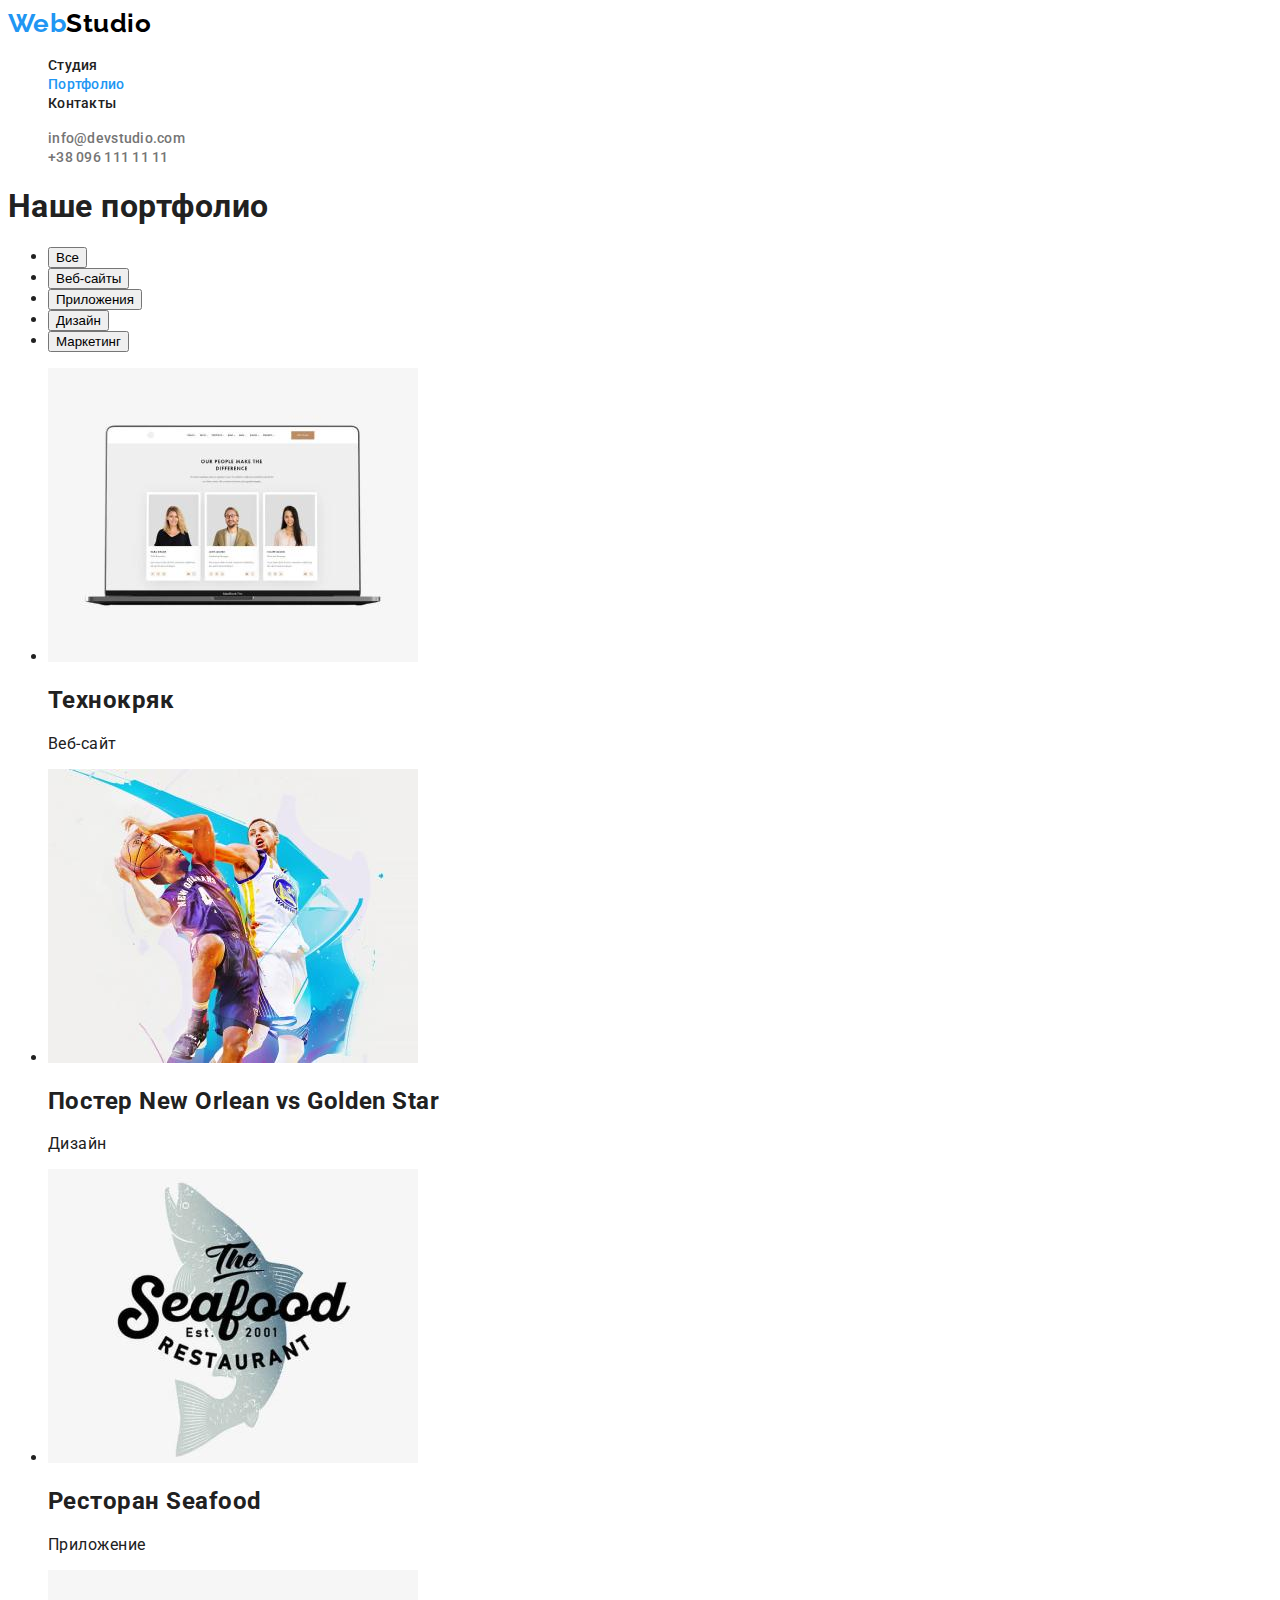
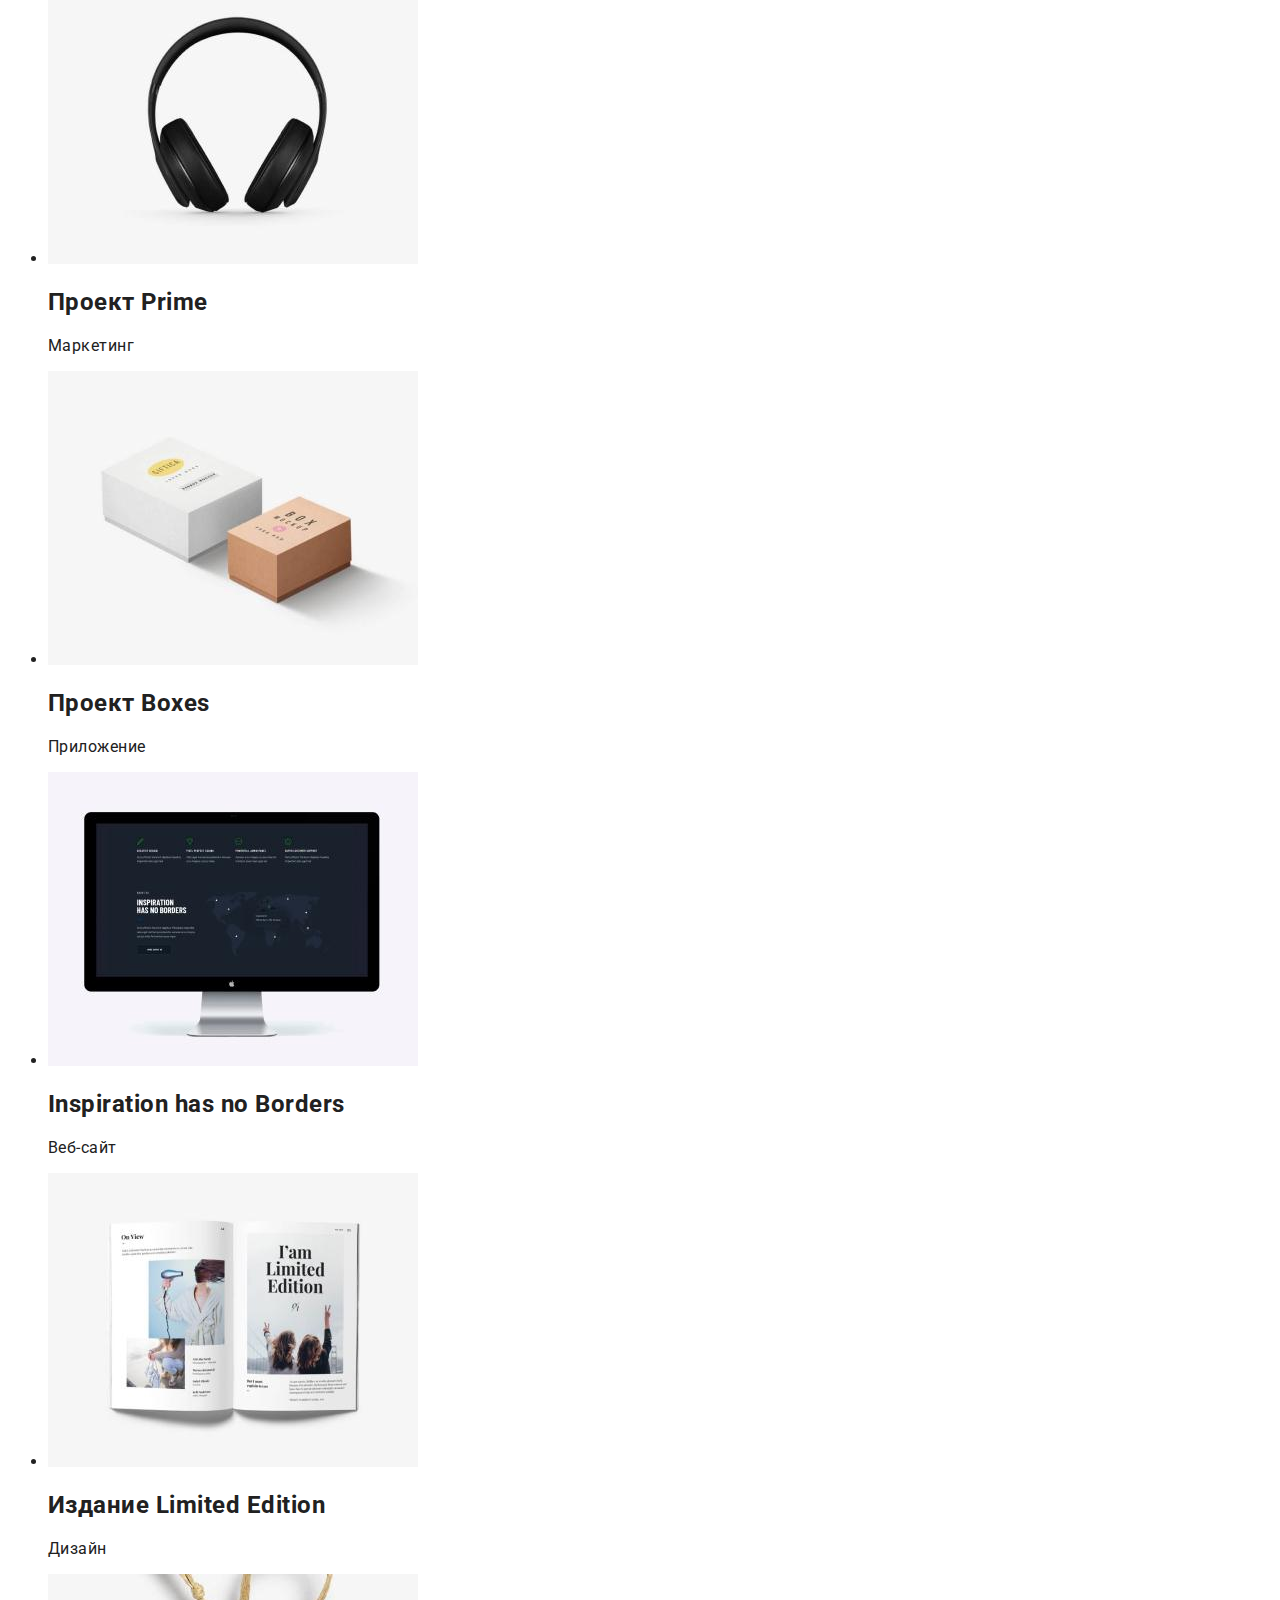
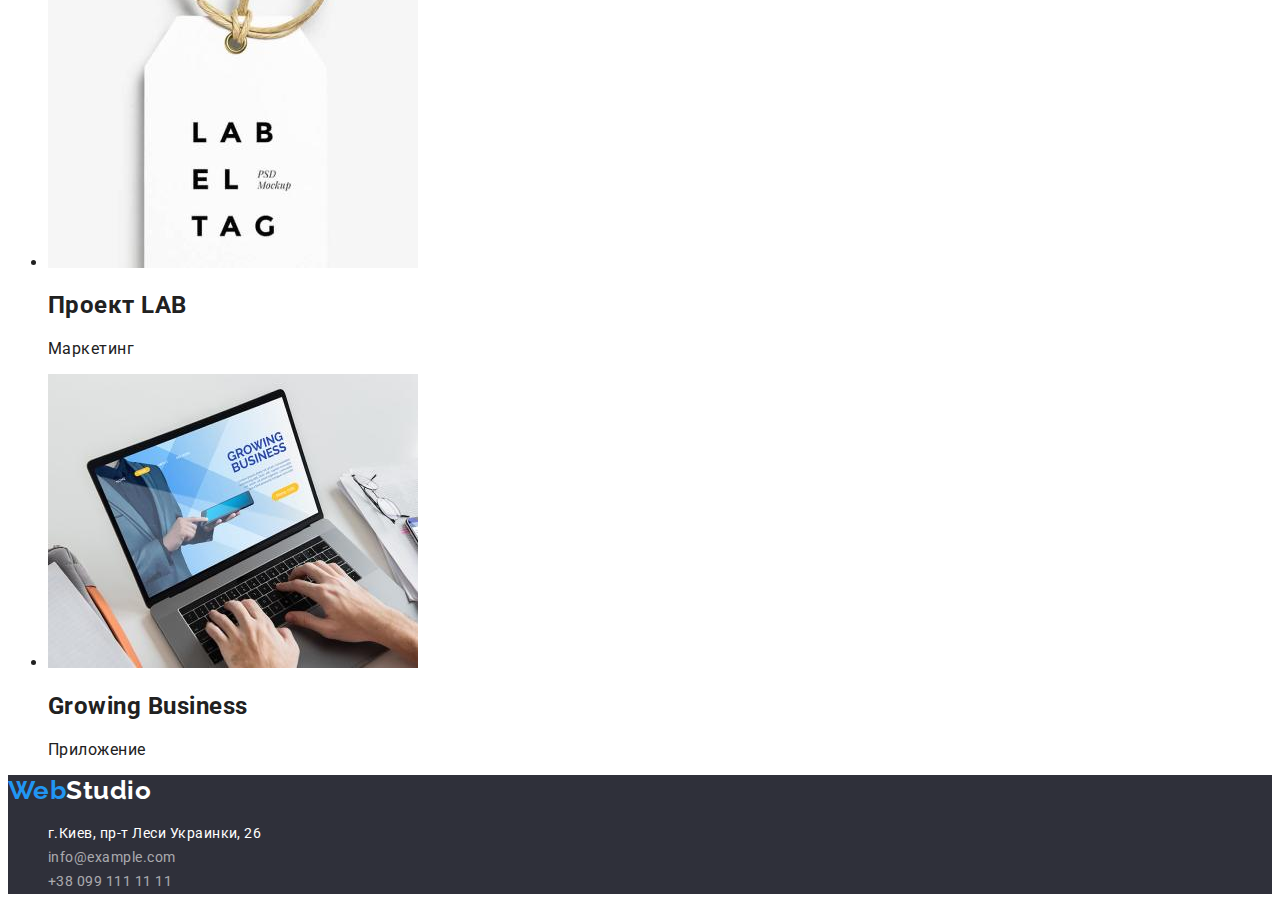
==== portfolio.html @ a11c16da "Adds previous work files" ====
<!DOCTYPE html>
<html lang="ru">

<head>
    <meta charset="UTF-8">
    <meta http-equiv="X-UA-Compatible" content="IE=edge">
    <meta name="viewport" content="width=device-width, initial-scale=1.0">
    <title>Портфолио</title>
    <link rel="preconnect" href="https://fonts.googleapis.com">
    <link rel="preconnect" href="https://fonts.gstatic.com" crossorigin>
    <link
        href="https://fonts.googleapis.com/css2?family=Raleway:wght@700&family=Roboto:wght@400;500;700;900&display=swap"
        rel="stylesheet">
    <link rel="stylesheet" href="./css/styles.css">
</head>

<body>
    <header>
        <!--Навигация-->
        <nav>
            <a lang="en" href="./index.html" class="logo link">
                Web<span class="header-logo">Studio</span>
            </a>

            <ul class="header-list list">
                <li class="header-item">
                    <a href="./index.html" class="header-link link">Студия</a>
                </li>
                <li class="header-item">
                    <a href="./portfolio.html" class="header-link link current">Портфолио</a>
                </li>
                <li class="header-item">
                    <a href="" class="header-link link">Контакты</a>
                </li>
            </ul>
        </nav>

        <!--Контакты №1-->
        <ul class="contacts-list list">
            <li class="contacts-item">
                <a href="mailto:info@devstudio.com" class="header-link contacts-link link">info@devstudio.com</a>
            </li>
            <li class="contacts-item">
                <a href="tel:+380961111111" class="header-link contacts-link link">+38 096 111 11 11</a>
            </li>
        </ul>
    </header>

<main>
    <section>
        <h1>Наше портфолио</h1>

        <!--Фильтр-->
        <ul>
            <li>
                <button type="button">Все</button>
            </li>
            <li>
                <button type="button">Веб-сайты</button>
            </li>
            <li>
                <button type="button">Приложения</button>
            </li>
            <li>
                <button type="button">Дизайн</button>
            </li>
            <li>
                <button type="button">Маркетинг</button>
            </li>
        </ul>
        
        <!--Примеры работ-->
        <ul>
            <li>
                <img src="./images/portfolio1.jpg" alt="Ноутбук с открытой страницей сайта" width="370" height="294">
                <h2>Технокряк</h2>
                <p>Веб-сайт</p>
            </li>
            <li>
                <img src="./images/portfolio2.jpg" alt="Два баскетболиста с баскетбольным мячом" width="370" height="294">
                <h2>Постер New Orlean vs Golden Star</h2>
                <p>Дизайн</p>
            </li>
            <li>
                <img src="./images/portfolio3.jpg" alt="Логотип ресторана" width="370" height="294">
                <h2>Ресторан Seafood</h2>
                <p>Приложение</p>
            </li>
            <li>
                <img src="./images/portfolio4.jpg" alt="Наушники" width="370" height="294">
                <h2>Проект Prime</h2>
                <p>Маркетинг</p>
            </li>
            <li>
                <img src="./images/portfolio5.jpg" alt="Белая и коричневая картонные коробочки" width="370" height="294">
                <h2>Проект Boxes</h2>
                <p>Приложение</p>
            </li>
            <li>
                <img src="./images/portfolio6.jpg" alt="Моноблок с открытой страницей сайта" width="370" height="294">
                <h2>Inspiration has no Borders</h2>
                <p>Веб-сайт</p>
            </li>
            <li>
                <img src="./images/portfolio7.jpg" alt="Разворот журнала" width="370" height="294">
                <h2>Издание Limited Edition</h2>
                <p>Дизайн</p>
            </li>
            <li>
                <img src="./images/portfolio8.jpg" alt="Бирка с логотипом проекта" width="370" height="294">
                <h2>Проект LAB</h2>
                <p>Маркетинг</p>
            </li>
            <li>
                <img src="./images/portfolio9.jpg" alt="Ноутбук с открытой страницей приложения" width="370" height="294">
                <h2>Growing Business</h2>
                <p>Приложение</p>
            </li>
        </ul>
    </section>
</main>

<footer class="footer">
    <!--Лого-->
    <a lang="en" href="./index.html" class="logo link">
        Web<span class="footer-logo">Studio</span>
    </a>

    <!--Контакти №2-->
    <address>
        <ul class="footer-list list">
            <li class="footer-item">
                <a href="https://goo.gl/maps/CdvJLRiEL6Q8Smko8" target="_blank" rel="noreferrer noopener"
                    class="footer-first-link footer-link link">г.Киев, пр-т Леси Украинки, 26</a>
            </li>
            <li class="footer-item">
                <a href="mailto:info@example.com" class="footer-link link">info@example.com</a>
            </li>
            <li class="footer-item">
                <a href="tel:+380991111111" class="footer-link link">+38 099 111 11 11</a>
            </li>
        </ul>
    </address>
</footer>
</body>

</html>
---- css/styles.css ----
:root {
	--primary-text-color: #212121;
	--secondary-text-color: #757575;
	--accent-text-color: #2196f3;
	--button-first-text-color: #212121;
	--button-second-text-color: #fff;
	--button-first-bg-color: #f5f4fa;
	--button-second-bg-color: #2196f3;
	--first-background-color: #fff;
	--second-background-color: #2f303a;
	--third-background-color: #f5f4fa;
}

body {
	font-family: Roboto, sans-serif;
	color: var(--primary-text-color);
	letter-spacing: 0.03em;
}

.link {
	text-decoration: none;
}

.list {
	list-style-type: none;
}

.btn {
	cursor: pointer;
	border: none;
}

/* --Хедер-- */

/* Лого */

.logo {
	font-family: Raleway, sans-serif;
	font-weight: 700;
	font-size: 26px;
	line-height: 1.19;
	color: #2196f3;
}

.header-logo {
	color: #000000;
}

/* Хедер линки */

.header-link {
	font-weight: 500;
	font-size: 14px;
	line-height: 1.14;
	letter-spacing: 0.02em;
	color: var(--primary-text-color);
}

.current {
	color: var(--accent-text-color);
}

.contacts-link {
	color: var(--secondary-text-color);
}

.header-link:hover,
.header-link:focus,
.footer-link:hover,
.footer-link:focus {
	color: var(--accent-text-color);
}

/* --Мейн Студио-- */

/* Герой */

.hero {
	background-color: var(--second-background-color);
}

.hero-title {
	font-weight: 900;
	font-size: 44px;
	line-height: 1.36;
	text-align: center;
	letter-spacing: 0.06em;
	text-transform: uppercase;
	color: #fff;
}

.hero-button {
	color: var(--button-second-text-color);
	background-color: var(--button-second-bg-color);
	font-family: Roboto;
	font-weight: 700;
	font-size: 16px;
	line-height: 1.87;
	letter-spacing: 0.06em;
}

.hero-button:hover,
.hero-button:focus {
	color: var(--button-first-text-color);
	background-color: var(--button-first-bg-color);
}

/* Особенности работы */

.features-item-title {
	font-weight: 700;
	font-size: 14px;
	line-height: 1.14;
	text-transform: uppercase;
}

.features-item-text {
	font-size: 14px;
	line-height: 1.71;
	color: var(--secondary-text-color);
}
/* Чем мы занимаемся */
.speciality-title {
	font-weight: 700;
	font-size: 36px;
	line-height: 1.17;
	text-align: center;
}

/* Наша команда */
.members {
	background-color: var(--third-background-color);
}
.members-title {
	font-weight: 700;
	font-size: 36px;
	line-height: 1.17;
	text-align: center;
}

.members-name {
	font-weight: 500;
	font-size: 16px;
	line-height: 1.19;
	text-align: center;
	color: var(--primary-text-color);
}

.members-speciality {
	font-size: 16px;
	line-height: 1.19;
	text-align: center;
	color: var(--secondary-text-color);
}

/* --Мейн Портфолио-- */

/* --Футер--*/

.footer {
	background-color: var(--second-background-color);
}

.footer-logo {
	color: #fff;
}

.footer-link {
	font-style: normal;
	font-size: 14px;
	line-height: 1.71;
	color: rgba(255, 255, 255, 0.6);
}

.footer-first-link {
	color: #fff;
}
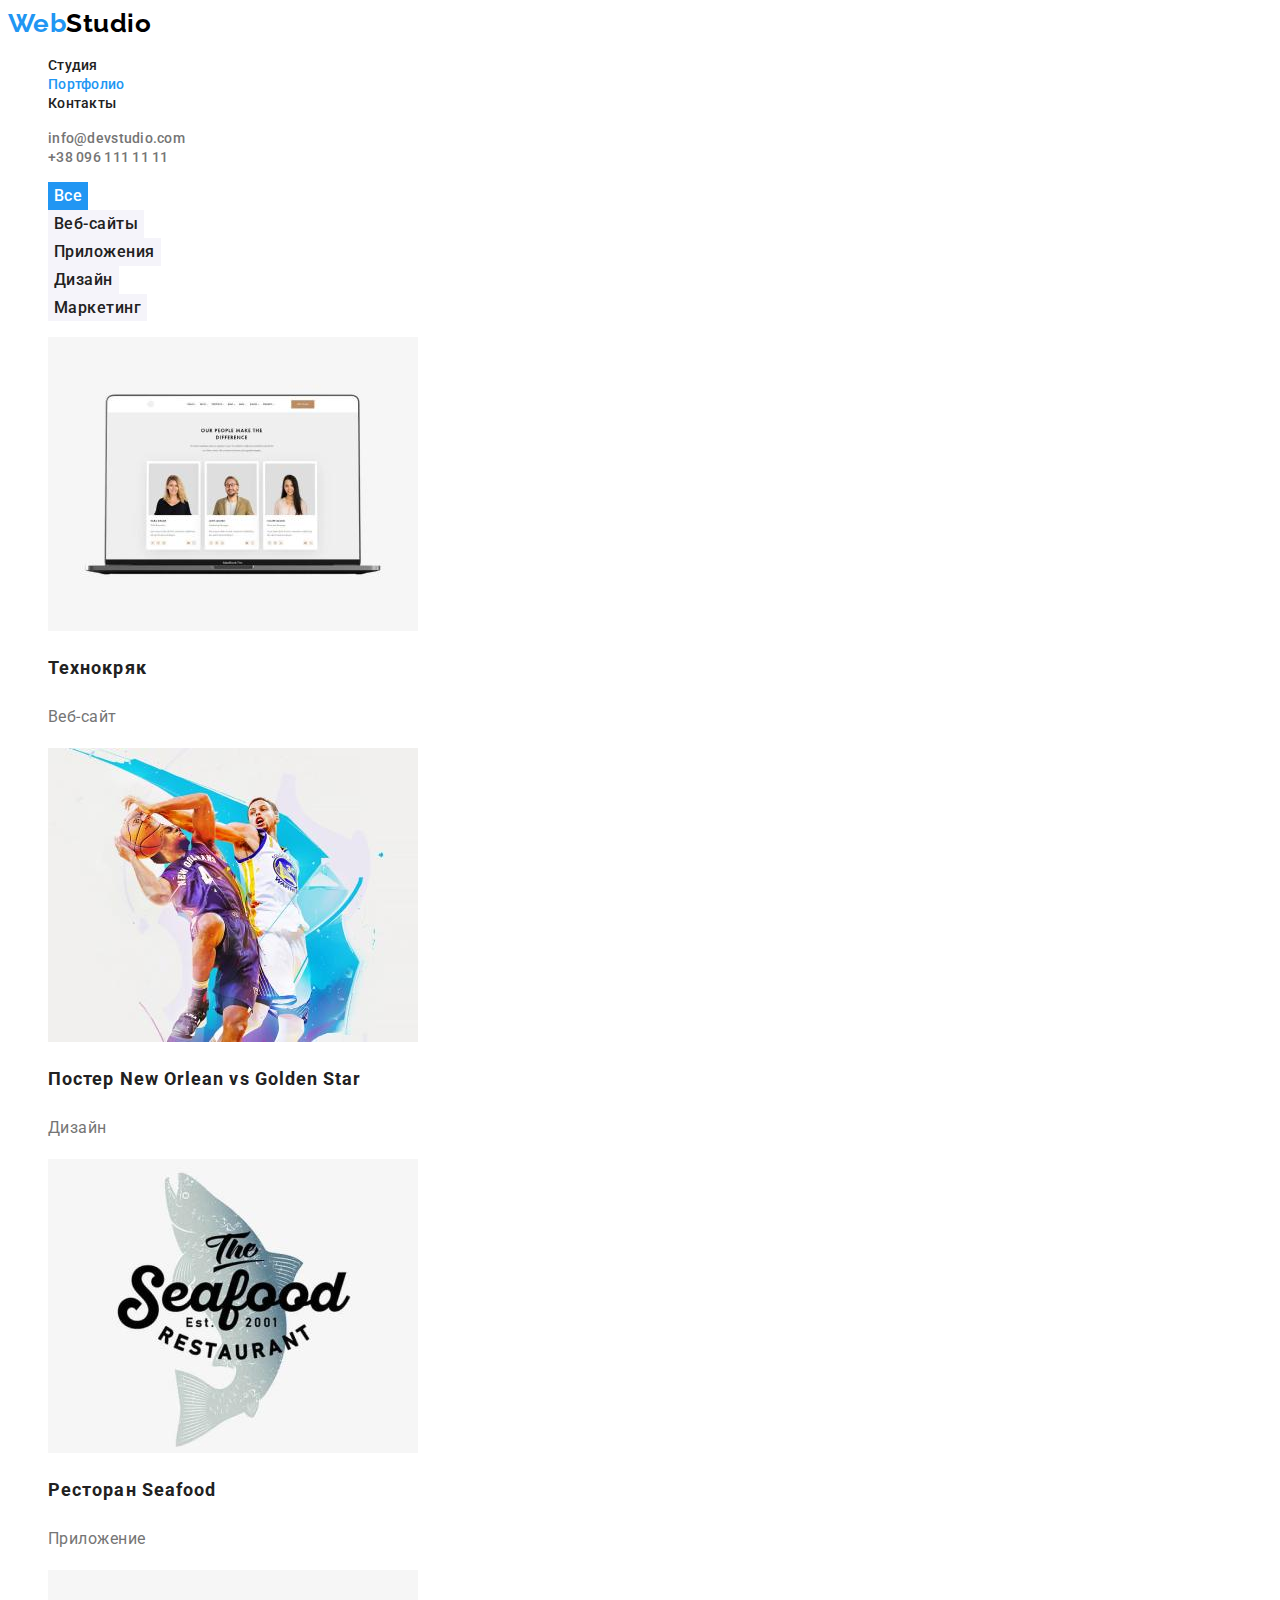
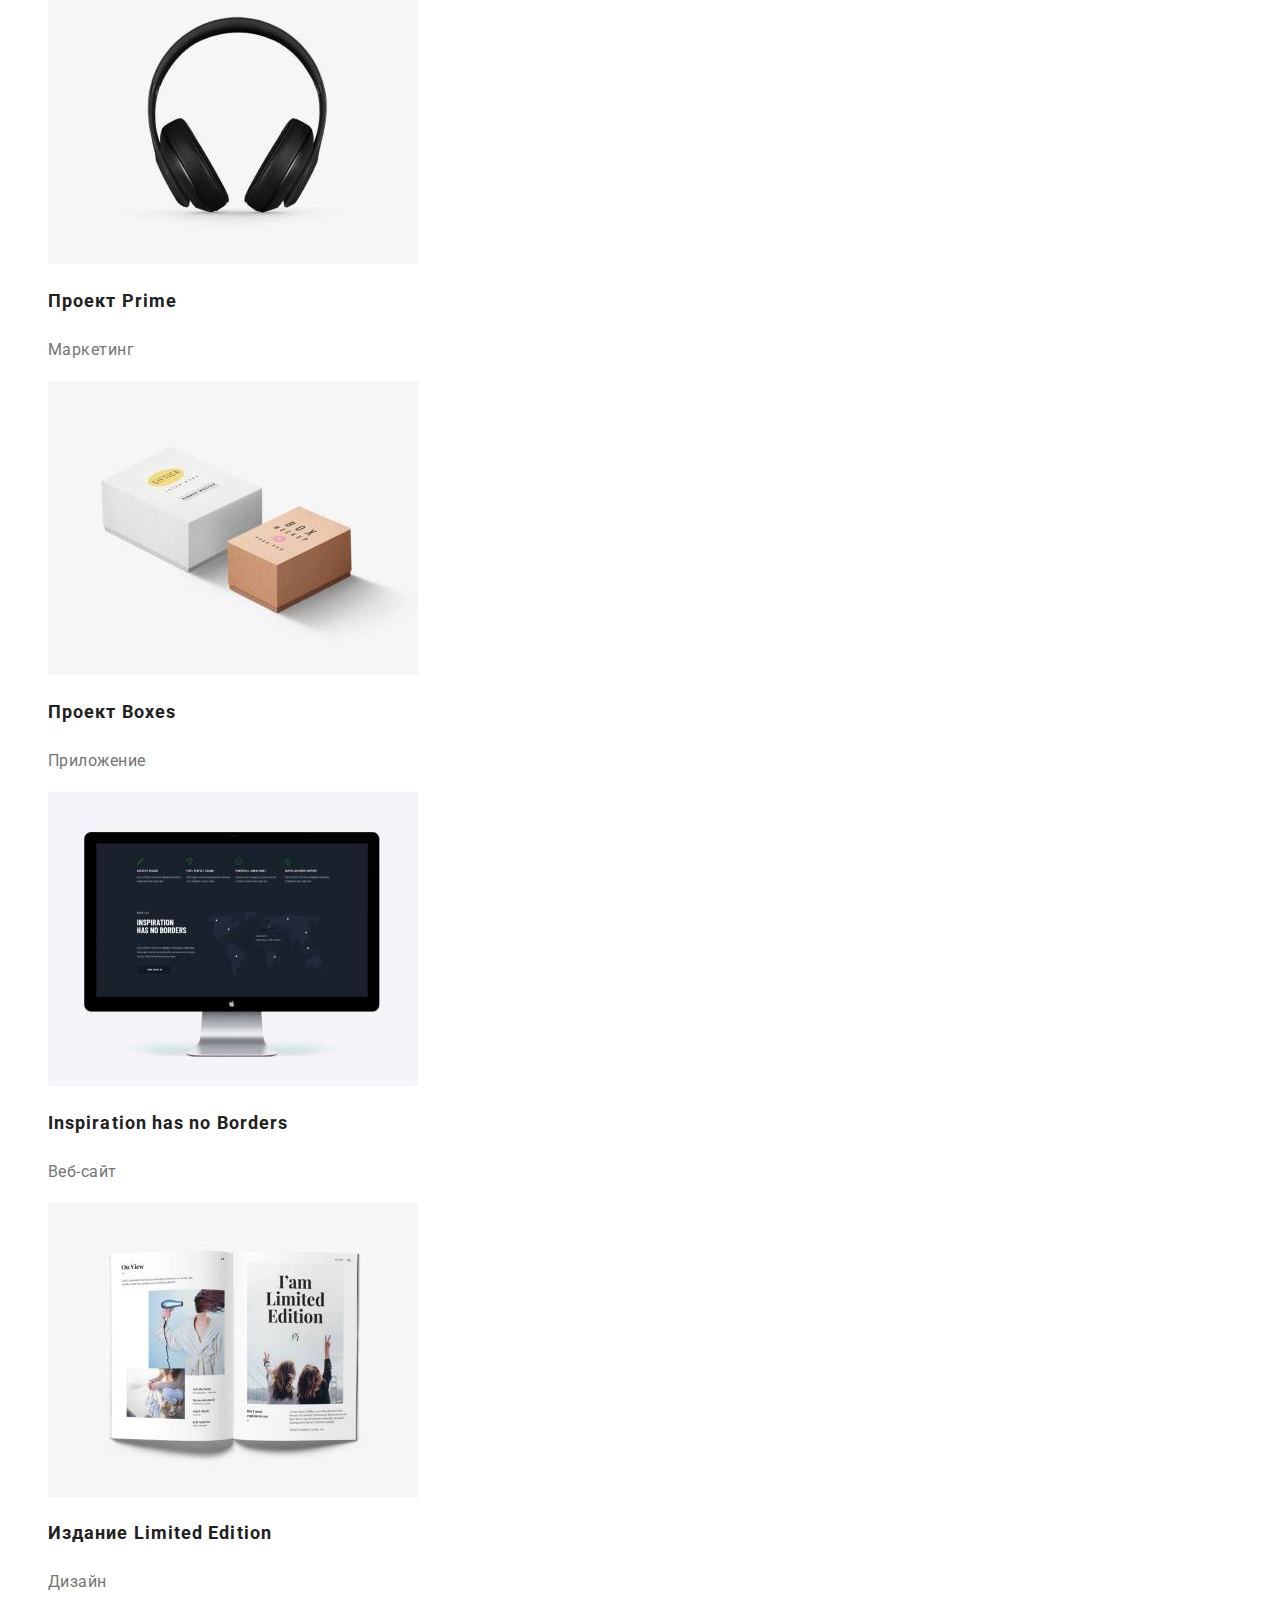
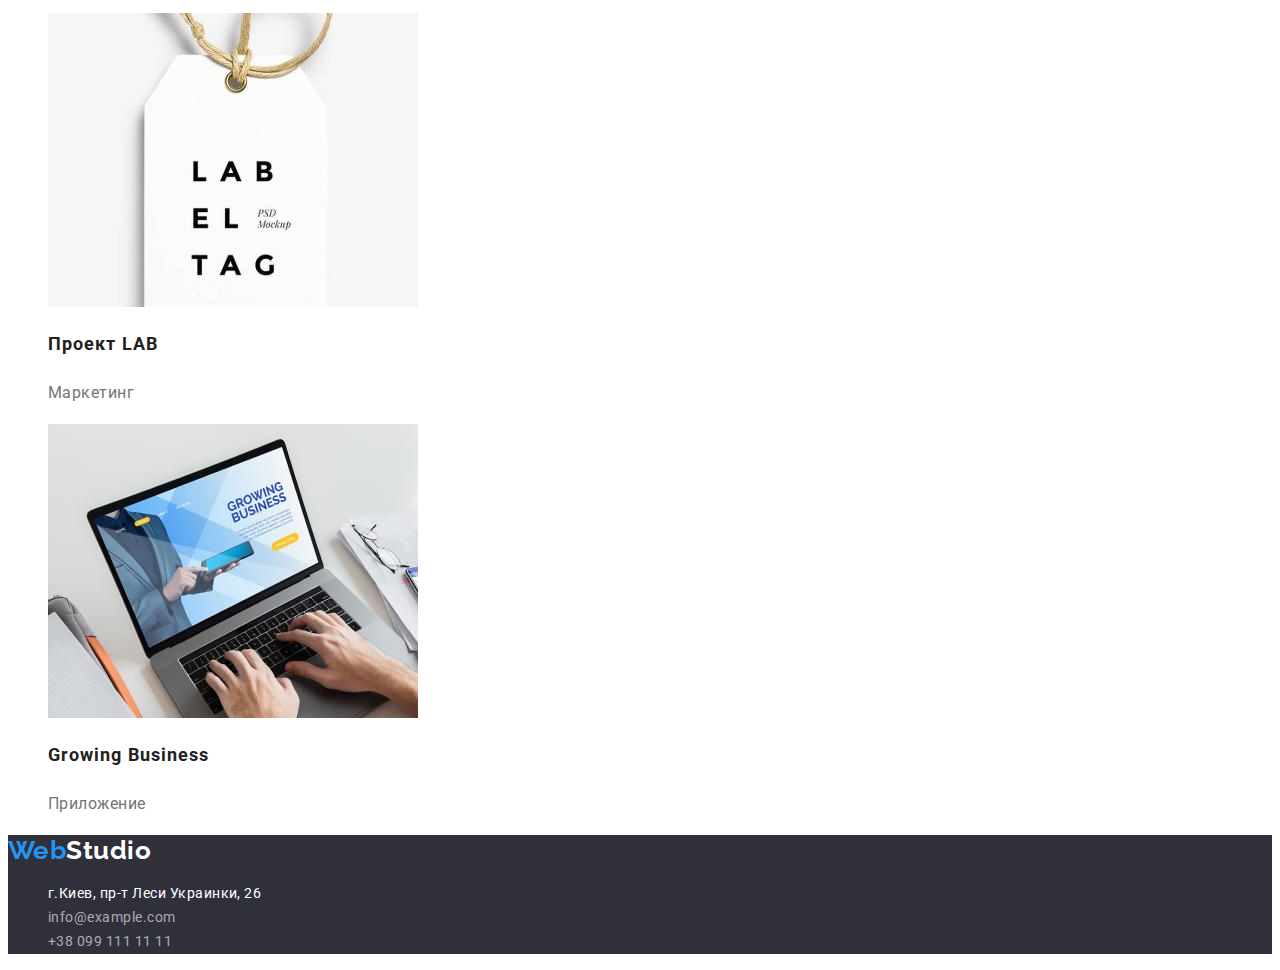
==== commit 8f971fc8: "Adds previous work files(true)" ====
--- a/portfolio.html
+++ b/portfolio.html
@@ -8,9 +8,7 @@
     <title>Портфолио</title>
     <link rel="preconnect" href="https://fonts.googleapis.com">
     <link rel="preconnect" href="https://fonts.gstatic.com" crossorigin>
-    <link
-        href="https://fonts.googleapis.com/css2?family=Raleway:wght@700&family=Roboto:wght@400;500;700;900&display=swap"
-        rel="stylesheet">
+    <link href="https://fonts.googleapis.com/css2?family=Raleway:wght@700&family=Roboto:wght@400;500;700;900&display=swap" rel="stylesheet">
     <link rel="stylesheet" href="./css/styles.css">
 </head>
 
@@ -18,7 +16,7 @@
     <header>
         <!--Навигация-->
         <nav>
-            <a lang="en" href="./index.html" class="logo link">
+            <a href="./index.html" class="logo link" lang="en">
                 Web<span class="header-logo">Studio</span>
             </a>
 
@@ -27,7 +25,7 @@
                     <a href="./index.html" class="header-link link">Студия</a>
                 </li>
                 <li class="header-item">
-                    <a href="./portfolio.html" class="header-link link current">Портфолио</a>
+                    <a href="./portfolio.html" class="header-link link current-page">Портфолио</a>
                 </li>
                 <li class="header-item">
                     <a href="" class="header-link link">Контакты</a>
@@ -48,73 +46,73 @@
 
 <main>
     <section>
-        <h1>Наше портфолио</h1>
+        <h1 hidden>Наше портфолио</h1>
 
         <!--Фильтр-->
-        <ul>
-            <li>
-                <button type="button">Все</button>
+        <ul class="filter-list list">
+            <li class="filter-item">
+                <button class="filter-button current-filter-button btn" type="button">Все</button>
             </li>
-            <li>
-                <button type="button">Веб-сайты</button>
+            <li class="filter-item">
+                <button class="filter-button btn" type="button">Веб-сайты</button>
             </li>
-            <li>
-                <button type="button">Приложения</button>
+            <li class="filter-item">
+                <button class="filter-button btn" type="button">Приложения</button>
             </li>
-            <li>
-                <button type="button">Дизайн</button>
+            <li class="filter-item">
+                <button class="filter-button btn" type="button">Дизайн</button>
             </li>
-            <li>
-                <button type="button">Маркетинг</button>
+            <li class="filter-item">
+                <button class="filter-button btn" type="button">Маркетинг</button>
             </li>
         </ul>
         
         <!--Примеры работ-->
-        <ul>
-            <li>
+        <ul class="work-list list">
+            <li class="work-item">
                 <img src="./images/portfolio1.jpg" alt="Ноутбук с открытой страницей сайта" width="370" height="294">
-                <h2>Технокряк</h2>
-                <p>Веб-сайт</p>
+                <h2 class="work-name">Технокряк</h2>
+                <p class="work-type">Веб-сайт</p>
             </li>
-            <li>
+            <li class="work-item">
                 <img src="./images/portfolio2.jpg" alt="Два баскетболиста с баскетбольным мячом" width="370" height="294">
-                <h2>Постер New Orlean vs Golden Star</h2>
-                <p>Дизайн</p>
+                <h2 class="work-name">Постер <span lang="en">New Orlean vs Golden Star</span></h2>
+                <p class="work-type">Дизайн</p>
             </li>
-            <li>
+            <li class="work-item">
                 <img src="./images/portfolio3.jpg" alt="Логотип ресторана" width="370" height="294">
-                <h2>Ресторан Seafood</h2>
-                <p>Приложение</p>
+                <h2 class="work-name">Ресторан <span lang="en">Seafood</span></h2>
+                <p class="work-type">Приложение</p>
             </li>
-            <li>
+            <li class="work-item">
                 <img src="./images/portfolio4.jpg" alt="Наушники" width="370" height="294">
-                <h2>Проект Prime</h2>
-                <p>Маркетинг</p>
+                <h2 class="work-name">Проект <span lang="en">Prime</span></h2>
+                <p class="work-type">Маркетинг</p>
             </li>
-            <li>
+            <li class="work-item">
                 <img src="./images/portfolio5.jpg" alt="Белая и коричневая картонные коробочки" width="370" height="294">
-                <h2>Проект Boxes</h2>
-                <p>Приложение</p>
+                <h2 class="work-name">Проект <span lang="en">Boxes</span></h2>
+                <p class="work-type">Приложение</p>
             </li>
-            <li>
+            <li class="work-item">
                 <img src="./images/portfolio6.jpg" alt="Моноблок с открытой страницей сайта" width="370" height="294">
-                <h2>Inspiration has no Borders</h2>
-                <p>Веб-сайт</p>
+                <h2 class="work-name" lang="en">Inspiration has no Borders</h2>
+                <p class="work-type">Веб-сайт</p>
             </li>
-            <li>
+            <li class="work-item">
                 <img src="./images/portfolio7.jpg" alt="Разворот журнала" width="370" height="294">
-                <h2>Издание Limited Edition</h2>
-                <p>Дизайн</p>
+                <h2 class="work-name">Издание <span lang="en">Limited Edition</span></h2>
+                <p class="work-type">Дизайн</p>
             </li>
-            <li>
+            <li class="work-item">
                 <img src="./images/portfolio8.jpg" alt="Бирка с логотипом проекта" width="370" height="294">
-                <h2>Проект LAB</h2>
-                <p>Маркетинг</p>
+                <h2 class="work-name">Проект <span lang="en">LAB</span></h2>
+                <p class="work-type">Маркетинг</p>
             </li>
-            <li>
+            <li class="work-item">
                 <img src="./images/portfolio9.jpg" alt="Ноутбук с открытой страницей приложения" width="370" height="294">
-                <h2>Growing Business</h2>
-                <p>Приложение</p>
+                <h2 class="work-name" lang="en">Growing Business</h2>
+                <p class="work-type">Приложение</p>
             </li>
         </ul>
     </section>
@@ -122,7 +120,7 @@
 
 <footer class="footer">
     <!--Лого-->
-    <a lang="en" href="./index.html" class="logo link">
+    <a href="./index.html" class="logo link" lang="en">
         Web<span class="footer-logo">Studio</span>
     </a>
 
@@ -130,8 +128,7 @@
     <address>
         <ul class="footer-list list">
             <li class="footer-item">
-                <a href="https://goo.gl/maps/CdvJLRiEL6Q8Smko8" target="_blank" rel="noreferrer noopener"
-                    class="footer-first-link footer-link link">г.Киев, пр-т Леси Украинки, 26</a>
+                <a href="https://goo.gl/maps/CdvJLRiEL6Q8Smko8" target="_blank" rel="noreferrer noopener" class="footer-first-link footer-link link">г.Киев, пр-т Леси Украинки, 26</a>
             </li>
             <li class="footer-item">
                 <a href="mailto:info@example.com" class="footer-link link">info@example.com</a>
--- a/css/styles.css
+++ b/css/styles.css
@@ -1,3 +1,4 @@
+/* ------------Общие------------ */
 :root {
 	--primary-text-color: #212121;
 	--secondary-text-color: #757575;
@@ -6,9 +7,15 @@
 	--button-second-text-color: #fff;
 	--button-first-bg-color: #f5f4fa;
 	--button-second-bg-color: #2196f3;
-	--first-background-color: #fff;
+	--primary-background-color: #fff;
 	--second-background-color: #2f303a;
 	--third-background-color: #f5f4fa;
+	--footer-link-color: rgba(255, 255, 255, 0.6);
+	--just-white-color: #fff;
+	--main-logo-color: #2196f3;
+	--second-logo-color: #000;
+	--third-logo-color: #fff;
+	--hero-button-hover-bgcolor: #188ce8;
 }
 
 body {
@@ -30,40 +37,34 @@
 	border: none;
 }
 
-/* --Хедер-- */
-
+/* ------------Хедер------------ */
 /* Лого */
-
 .logo {
 	font-family: Raleway, sans-serif;
 	font-weight: 700;
 	font-size: 26px;
 	line-height: 1.19;
-	color: #2196f3;
+	color: var(--main-logo-color);
 }
 
 .header-logo {
-	color: #000000;
+	color: var(--second-logo-color);
 }
 
 /* Хедер линки */
-
 .header-link {
 	font-weight: 500;
 	font-size: 14px;
 	line-height: 1.14;
 	letter-spacing: 0.02em;
-	color: var(--primary-text-color);
-}
-
-.current {
-	color: var(--accent-text-color);
+	color: inherit;
 }
 
 .contacts-link {
 	color: var(--secondary-text-color);
 }
 
+.current-page,
 .header-link:hover,
 .header-link:focus,
 .footer-link:hover,
@@ -71,10 +72,8 @@
 	color: var(--accent-text-color);
 }
 
-/* --Мейн Студио-- */
-
+/* ------------Мейн Студио------------ */
 /* Герой */
-
 .hero {
 	background-color: var(--second-background-color);
 }
@@ -86,27 +85,25 @@
 	text-align: center;
 	letter-spacing: 0.06em;
 	text-transform: uppercase;
-	color: #fff;
+	color: var(--just-white-color);
 }
 
 .hero-button {
+	font-family: inherit;
+	font-weight: 700;
+	font-size: 16px;
+	line-height: 1.87;
+	letter-spacing: 0.06em;
 	color: var(--button-second-text-color);
 	background-color: var(--button-second-bg-color);
-	font-family: Roboto;
-	font-weight: 700;
-	font-size: 16px;
-	line-height: 1.87;
-	letter-spacing: 0.06em;
 }
 
 .hero-button:hover,
 .hero-button:focus {
-	color: var(--button-first-text-color);
-	background-color: var(--button-first-bg-color);
+	background-color: var(--hero-button-hover-bgcolor);
 }
 
 /* Особенности работы */
-
 .features-item-title {
 	font-weight: 700;
 	font-size: 14px;
@@ -119,6 +116,7 @@
 	line-height: 1.71;
 	color: var(--secondary-text-color);
 }
+
 /* Чем мы занимаемся */
 .speciality-title {
 	font-weight: 700;
@@ -131,6 +129,11 @@
 .members {
 	background-color: var(--third-background-color);
 }
+
+.members-item {
+	background-color: var(--primary-background-color);
+}
+
 .members-title {
 	font-weight: 700;
 	font-size: 36px;
@@ -143,7 +146,6 @@
 	font-size: 16px;
 	line-height: 1.19;
 	text-align: center;
-	color: var(--primary-text-color);
 }
 
 .members-speciality {
@@ -153,25 +155,56 @@
 	color: var(--secondary-text-color);
 }
 
-/* --Мейн Портфолио-- */
-
-/* --Футер--*/
-
+/* ------------Футер------------*/
 .footer {
 	background-color: var(--second-background-color);
 }
 
 .footer-logo {
-	color: #fff;
+	color: var(--just-white-color);
 }
 
 .footer-link {
 	font-style: normal;
 	font-size: 14px;
 	line-height: 1.71;
-	color: rgba(255, 255, 255, 0.6);
+	color: var(--footer-link-color);
 }
 
 .footer-first-link {
-	color: #fff;
-}
+	color: var(--third-logo-color);
+}
+
+/* -------------Мейн Портфолио------------- */
+/* Фильтр */
+.filter-button {
+	font-family: inherit;
+	font-weight: 500;
+	font-size: 16px;
+	line-height: 1.62;
+	text-align: center;
+	letter-spacing: inherit;
+	color: var(--button-first-text-color);
+	background-color: var(--button-first-bg-color);
+}
+
+.current-filter-button,
+.filter-button:hover,
+.filter-button:focus {
+	color: var(--button-second-text-color);
+	background-color: var(--button-second-bg-color);
+}
+
+/* Примеры работ */
+.work-name {
+	font-weight: 700;
+	font-size: 18px;
+	line-height: 2;
+	letter-spacing: 0.06em;
+}
+
+.work-type {
+	font-size: 16px;
+	line-height: 1.87;
+	color: var(--secondary-text-color);
+}
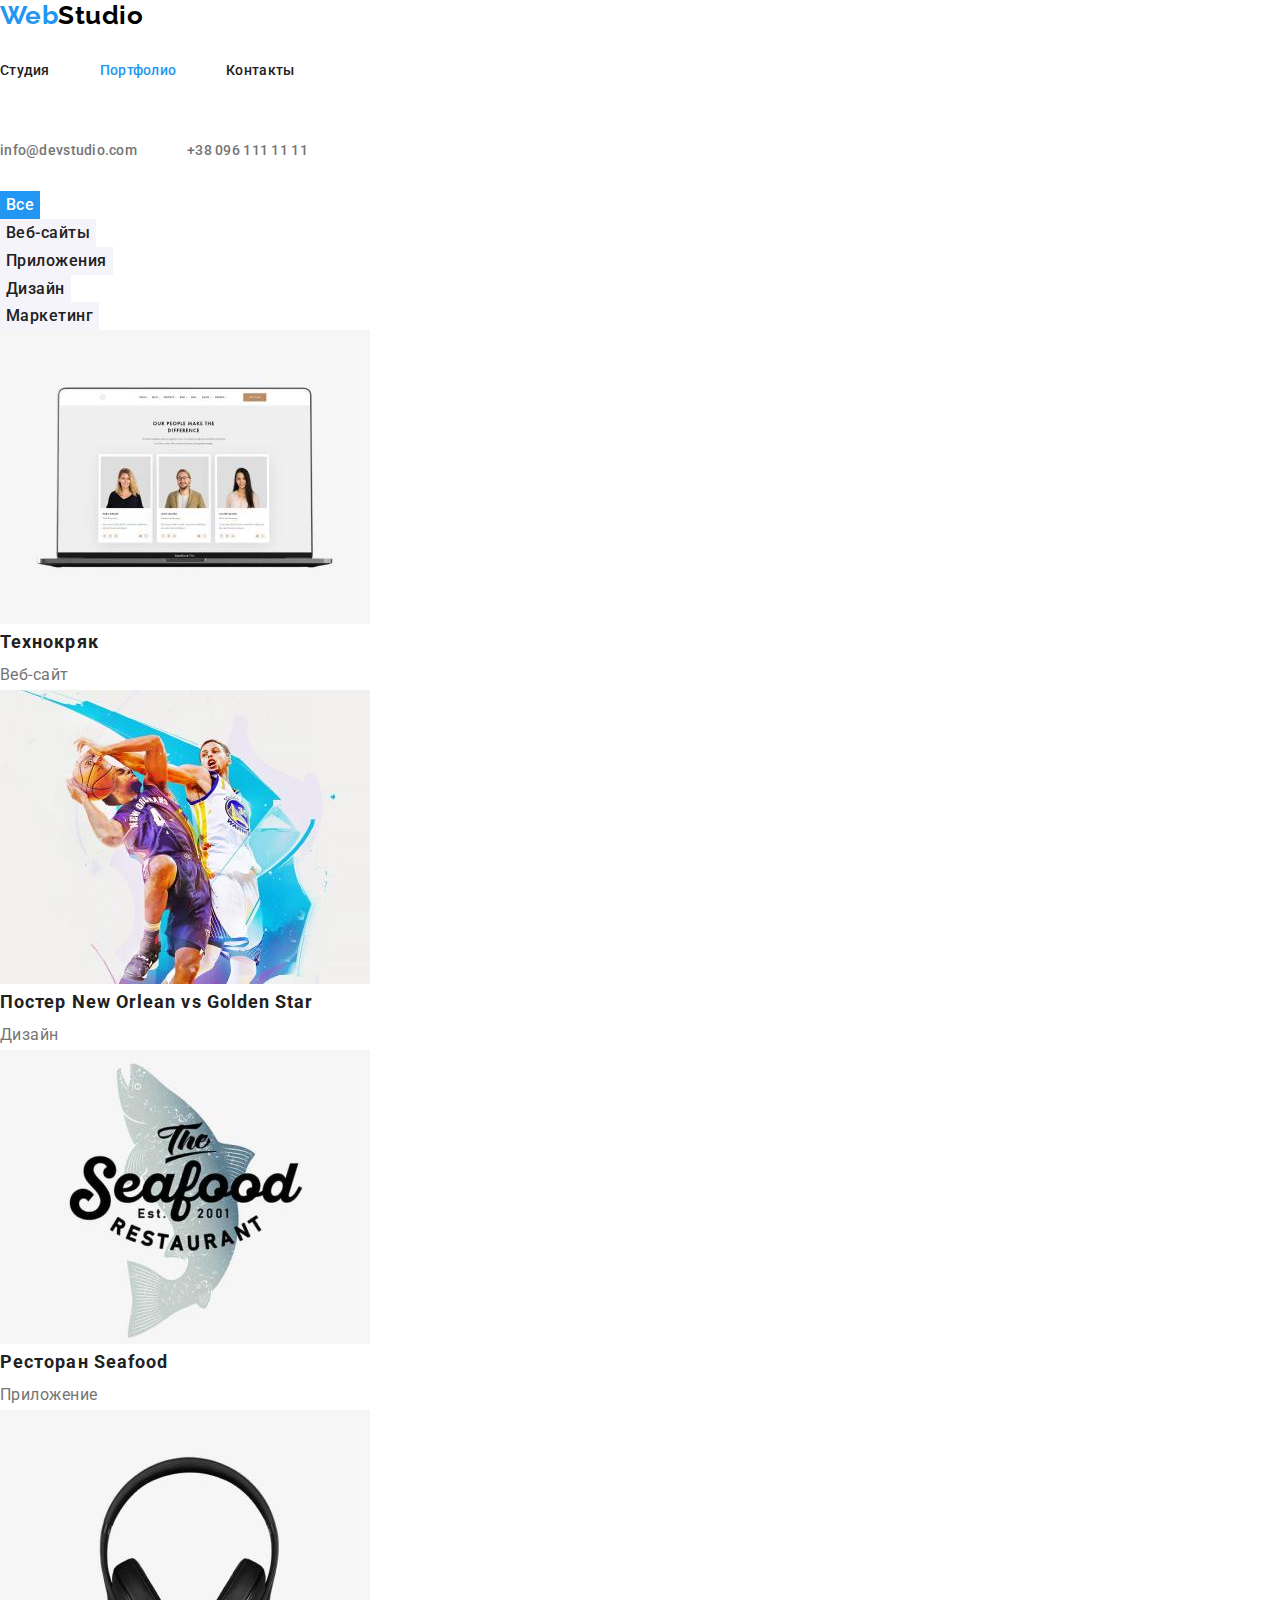
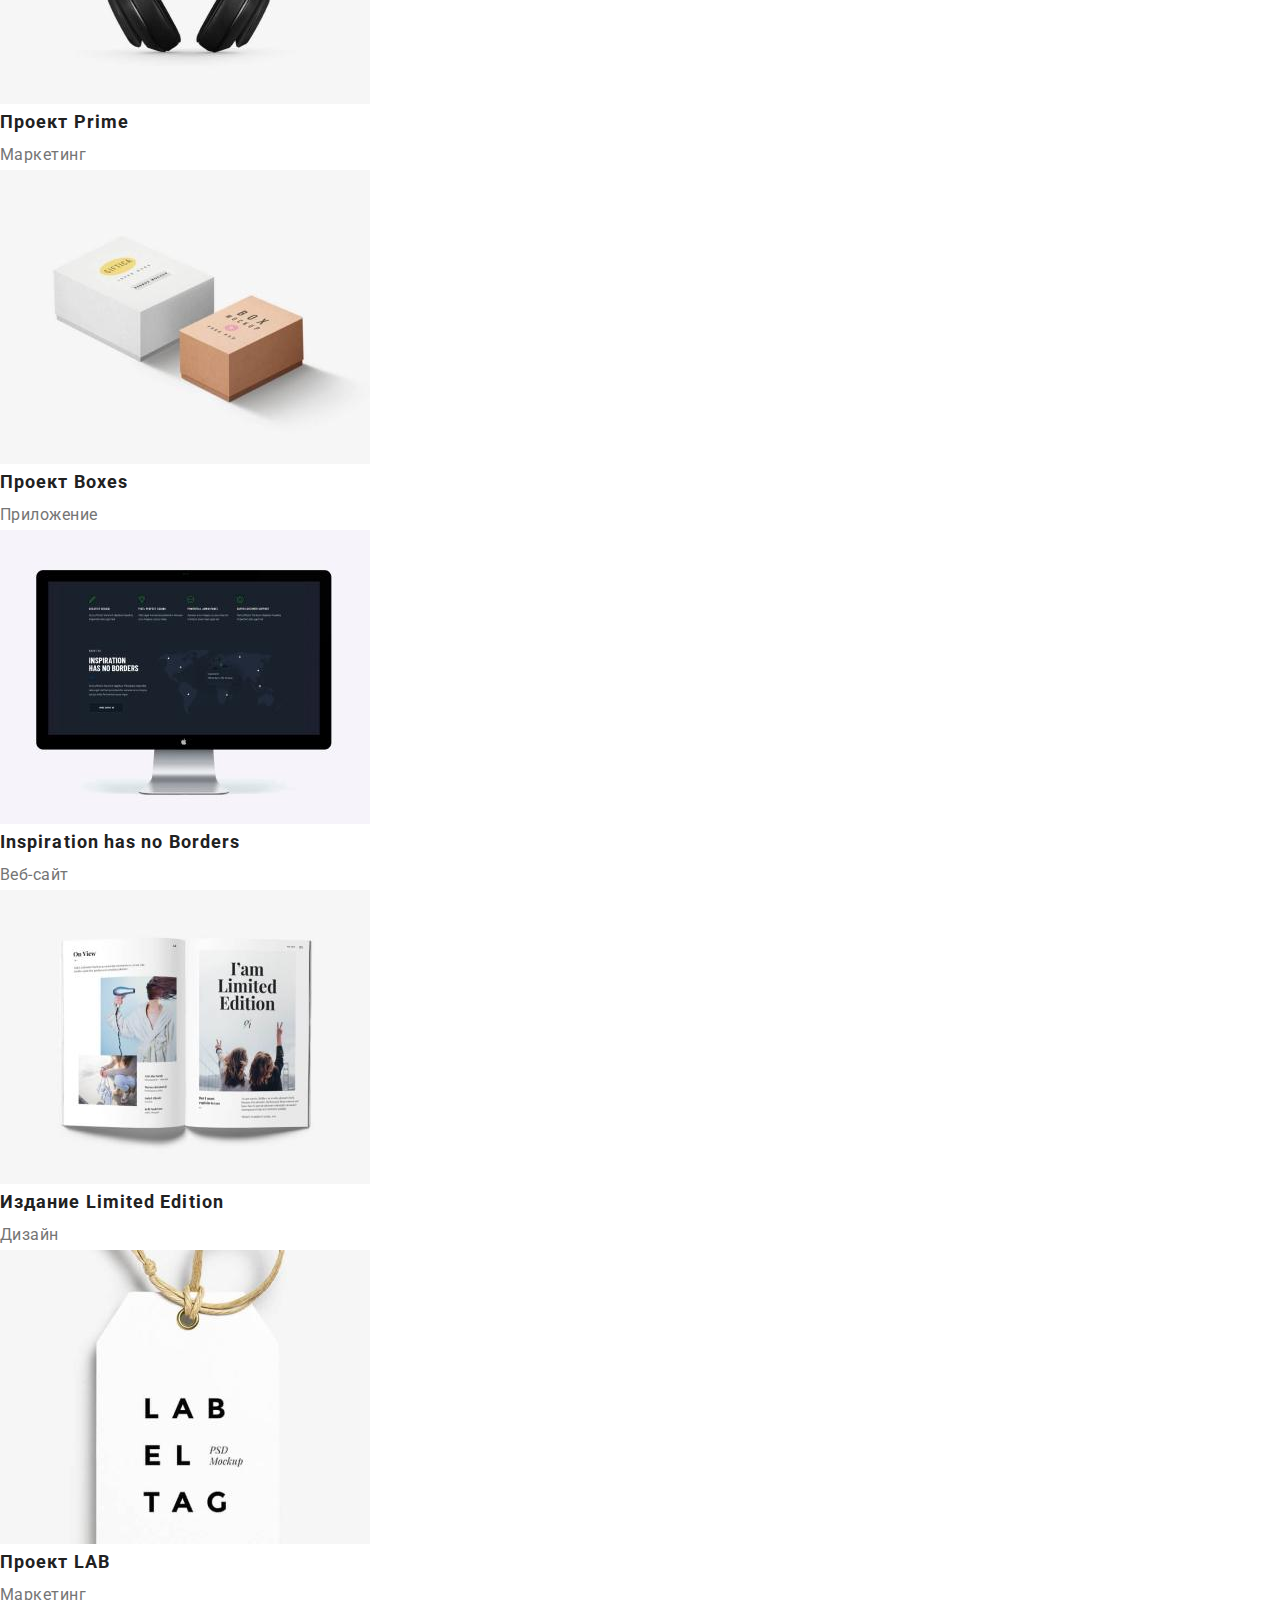
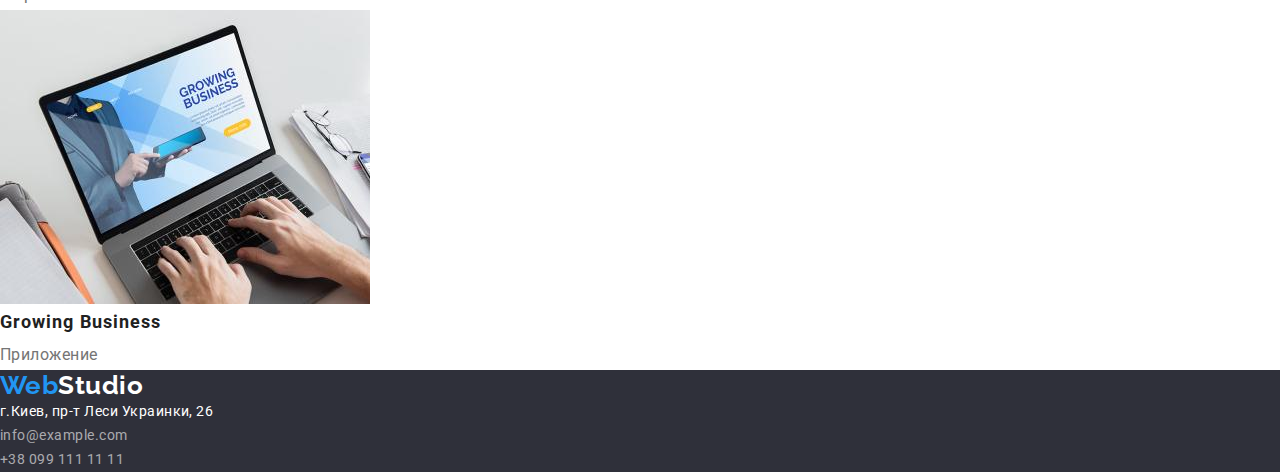
==== commit 19624ae5: "Adds header and hero geometry" ====
--- a/portfolio.html
+++ b/portfolio.html
@@ -9,6 +9,7 @@
     <link rel="preconnect" href="https://fonts.googleapis.com">
     <link rel="preconnect" href="https://fonts.gstatic.com" crossorigin>
     <link href="https://fonts.googleapis.com/css2?family=Raleway:wght@700&family=Roboto:wght@400;500;700;900&display=swap" rel="stylesheet">
+    <link rel="stylesheet" href="https://cdnjs.cloudflare.com/ajax/libs/modern-normalize/1.1.0/modern-normalize.min.css">
     <link rel="stylesheet" href="./css/styles.css">
 </head>
 
--- a/css/styles.css
+++ b/css/styles.css
@@ -37,9 +37,51 @@
 	border: none;
 }
 
+h1,
+h2,
+h3,
+h4,
+h5,
+h6,
+p,
+ul {
+	padding: 0;
+	margin: 0;
+}
+
+img {
+	display: block;
+	max-width: 100%;
+	height: auto;
+}
+
+.container {
+	width: 1200px;
+	margin: 0 auto;
+	padding: 0 15;
+
+	outline: 1px solid tomato;
+}
+
+.section {
+	padding: 94 0;
+}
+
 /* ------------Хедер------------ */
+.header-content {
+	display: flex;
+	align-items: center;
+}
+
+.site-nav {
+	display: flex;
+	margin-left: 93px;
+}
+
 /* Лого */
 .logo {
+	display: block;
+
 	font-family: Raleway, sans-serif;
 	font-weight: 700;
 	font-size: 26px;
@@ -52,12 +94,32 @@
 }
 
 /* Хедер линки */
+.header-list {
+	display: flex;
+}
+
+.header-item:not(:last-child) {
+	margin-right: 50px;
+}
+
 .header-link {
+	display: block;
+	padding: 32px 0;
+
 	font-weight: 500;
 	font-size: 14px;
 	line-height: 1.14;
 	letter-spacing: 0.02em;
 	color: inherit;
+}
+
+.contacts-list {
+	display: flex;
+	margin-left: auto;
+}
+
+.contacts-item:not(:last-child) {
+	margin-right: 50px;
 }
 
 .contacts-link {
@@ -75,10 +137,16 @@
 /* ------------Мейн Студио------------ */
 /* Герой */
 .hero {
+	text-align: center;
+	padding-top: 200px;
+	padding-bottom: 200px;
+
 	background-color: var(--second-background-color);
 }
 
 .hero-title {
+	margin-bottom: 30px;
+
 	font-weight: 900;
 	font-size: 44px;
 	line-height: 1.36;
@@ -89,6 +157,11 @@
 }
 
 .hero-button {
+	min-width: 200px;
+	padding: 10px 32px;
+	border-radius: 4px;
+	filter: drop-shadow(0px 4px 4px rgba(0, 0, 0, 0.25));
+
 	font-family: inherit;
 	font-weight: 700;
 	font-size: 16px;
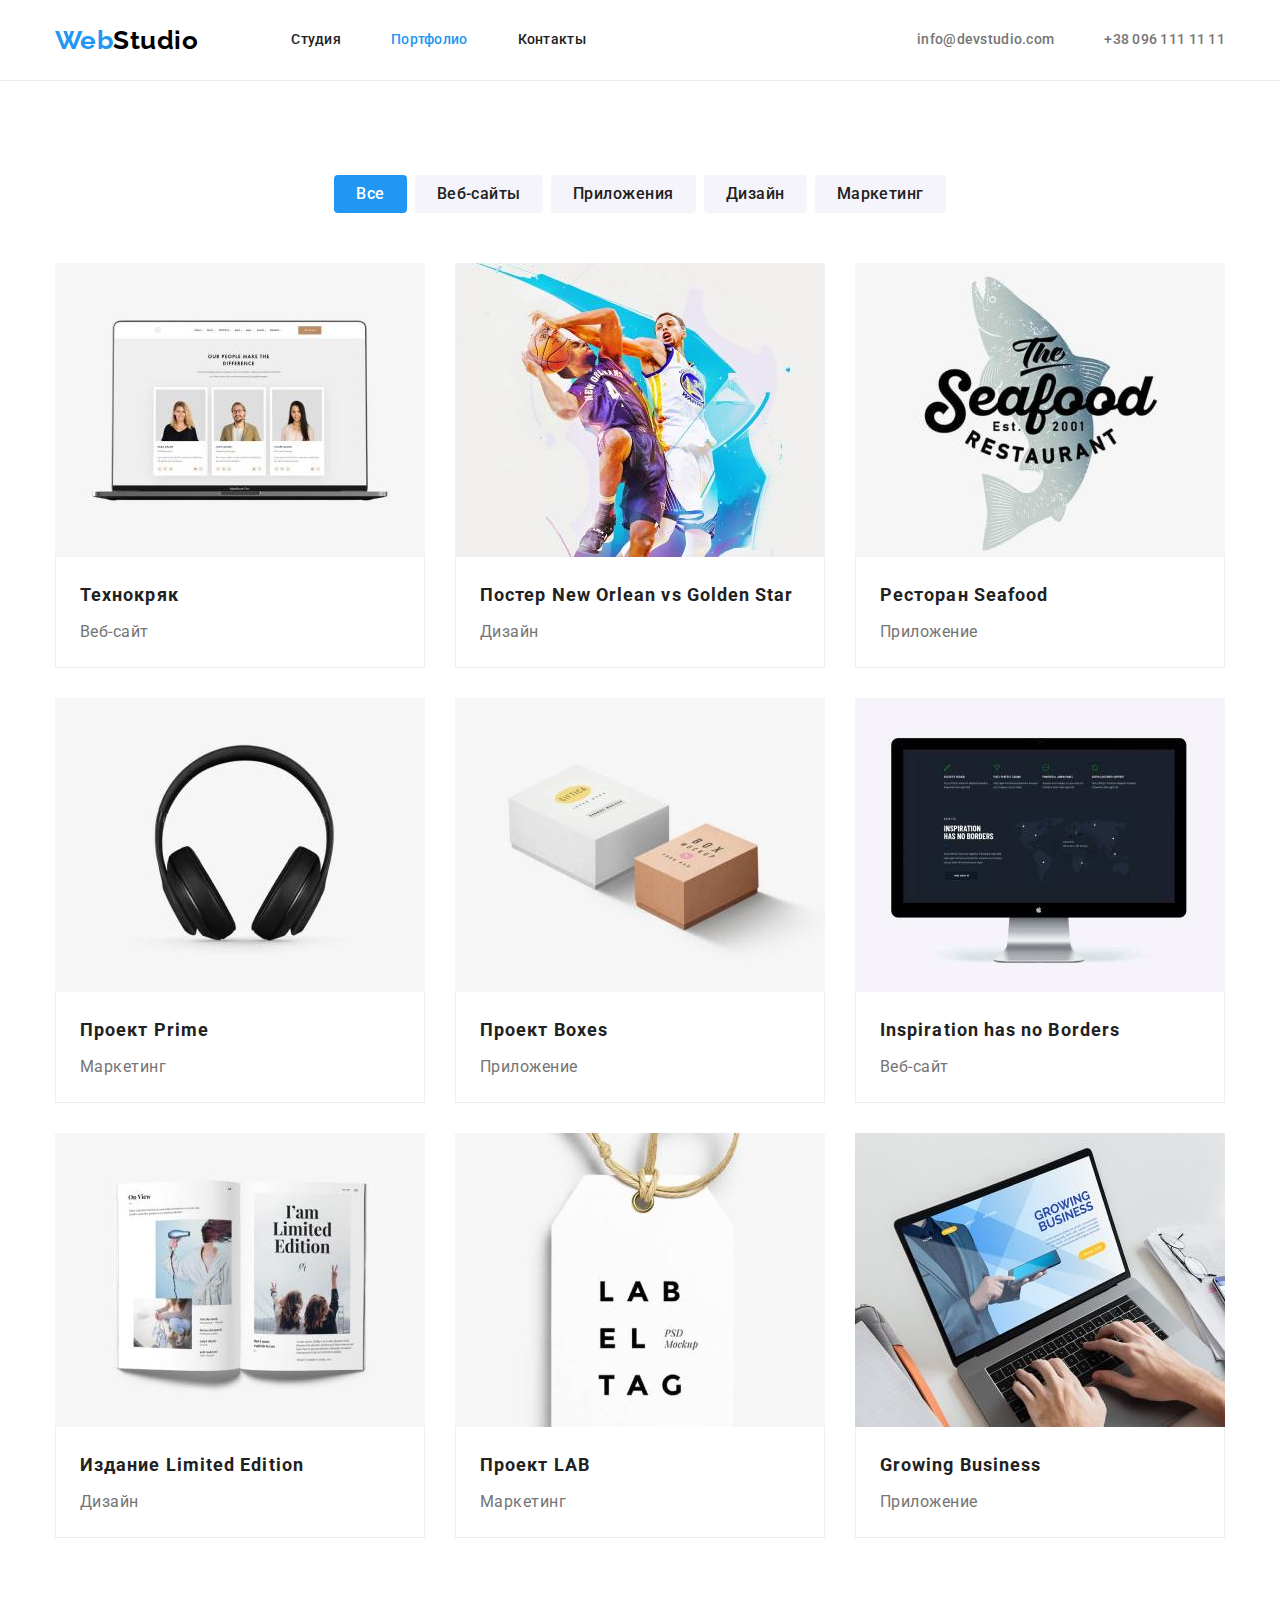
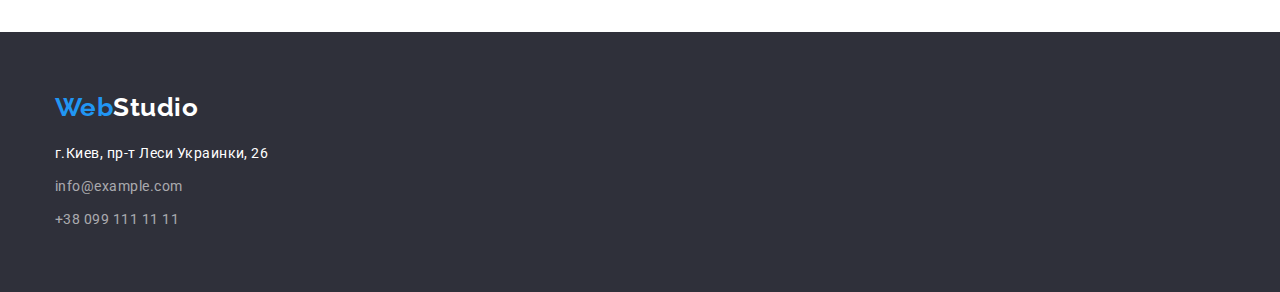
==== commit 223257d8: "Adds sections and footer geometry" ====
--- a/portfolio.html
+++ b/portfolio.html
@@ -14,131 +14,184 @@
 </head>
 
 <body>
-    <header>
-        <!--Навигация-->
-        <nav>
+    <header class="header">
+        <div class="container header-content">
+            <!--Лого-->
             <a href="./index.html" class="logo link" lang="en">
                 Web<span class="header-logo">Studio</span>
             </a>
-
-            <ul class="header-list list">
-                <li class="header-item">
-                    <a href="./index.html" class="header-link link">Студия</a>
+        
+            <!--Навигация-->
+            <nav class="site-nav">
+                <ul class="header-list list">
+        
+                    <li class="header-item">
+                        <a href="./index.html" class="header-link link">Студия</a>
+                    </li>
+        
+                    <li class="header-item">
+                        <a href="./portfolio.html" class="header-link link current-page">Портфолио</a>
+                    </li>
+        
+                    <li class="header-item">
+                        <a href="" class="header-link link">Контакты</a>
+                    </li>
+        
+                </ul>
+            </nav>
+        
+            <!--Контакты №1-->
+            <ul class="contacts-list list">
+        
+                <li class="contacts-item">
+                    <a href="mailto:info@devstudio.com" class="header-link contacts-link link">info@devstudio.com</a>
                 </li>
-                <li class="header-item">
-                    <a href="./portfolio.html" class="header-link link current-page">Портфолио</a>
+        
+                <li class="contacts-item">
+                    <a href="tel:+380961111111" class="header-link contacts-link link">+38 096 111 11 11</a>
                 </li>
-                <li class="header-item">
-                    <a href="" class="header-link link">Контакты</a>
-                </li>
+        
             </ul>
-        </nav>
-
-        <!--Контакты №1-->
-        <ul class="contacts-list list">
-            <li class="contacts-item">
-                <a href="mailto:info@devstudio.com" class="header-link contacts-link link">info@devstudio.com</a>
-            </li>
-            <li class="contacts-item">
-                <a href="tel:+380961111111" class="header-link contacts-link link">+38 096 111 11 11</a>
-            </li>
-        </ul>
+        </div>
     </header>
 
 <main>
-    <section>
-        <h1 hidden>Наше портфолио</h1>
-
-        <!--Фильтр-->
-        <ul class="filter-list list">
-            <li class="filter-item">
-                <button class="filter-button current-filter-button btn" type="button">Все</button>
-            </li>
-            <li class="filter-item">
-                <button class="filter-button btn" type="button">Веб-сайты</button>
-            </li>
-            <li class="filter-item">
-                <button class="filter-button btn" type="button">Приложения</button>
-            </li>
-            <li class="filter-item">
-                <button class="filter-button btn" type="button">Дизайн</button>
-            </li>
-            <li class="filter-item">
-                <button class="filter-button btn" type="button">Маркетинг</button>
-            </li>
-        </ul>
-        
-        <!--Примеры работ-->
-        <ul class="work-list list">
-            <li class="work-item">
-                <img src="./images/portfolio1.jpg" alt="Ноутбук с открытой страницей сайта" width="370" height="294">
-                <h2 class="work-name">Технокряк</h2>
-                <p class="work-type">Веб-сайт</p>
-            </li>
-            <li class="work-item">
-                <img src="./images/portfolio2.jpg" alt="Два баскетболиста с баскетбольным мячом" width="370" height="294">
-                <h2 class="work-name">Постер <span lang="en">New Orlean vs Golden Star</span></h2>
-                <p class="work-type">Дизайн</p>
-            </li>
-            <li class="work-item">
-                <img src="./images/portfolio3.jpg" alt="Логотип ресторана" width="370" height="294">
-                <h2 class="work-name">Ресторан <span lang="en">Seafood</span></h2>
-                <p class="work-type">Приложение</p>
-            </li>
-            <li class="work-item">
-                <img src="./images/portfolio4.jpg" alt="Наушники" width="370" height="294">
-                <h2 class="work-name">Проект <span lang="en">Prime</span></h2>
-                <p class="work-type">Маркетинг</p>
-            </li>
-            <li class="work-item">
-                <img src="./images/portfolio5.jpg" alt="Белая и коричневая картонные коробочки" width="370" height="294">
-                <h2 class="work-name">Проект <span lang="en">Boxes</span></h2>
-                <p class="work-type">Приложение</p>
-            </li>
-            <li class="work-item">
-                <img src="./images/portfolio6.jpg" alt="Моноблок с открытой страницей сайта" width="370" height="294">
-                <h2 class="work-name" lang="en">Inspiration has no Borders</h2>
-                <p class="work-type">Веб-сайт</p>
-            </li>
-            <li class="work-item">
-                <img src="./images/portfolio7.jpg" alt="Разворот журнала" width="370" height="294">
-                <h2 class="work-name">Издание <span lang="en">Limited Edition</span></h2>
-                <p class="work-type">Дизайн</p>
-            </li>
-            <li class="work-item">
-                <img src="./images/portfolio8.jpg" alt="Бирка с логотипом проекта" width="370" height="294">
-                <h2 class="work-name">Проект <span lang="en">LAB</span></h2>
-                <p class="work-type">Маркетинг</p>
-            </li>
-            <li class="work-item">
-                <img src="./images/portfolio9.jpg" alt="Ноутбук с открытой страницей приложения" width="370" height="294">
-                <h2 class="work-name" lang="en">Growing Business</h2>
-                <p class="work-type">Приложение</p>
-            </li>
-        </ul>
+    <section class="section">
+        <div class="container">
+            <h1 class="visually-hidden">Наше портфолио</h1>
+            
+            <!--Фильтр-->
+            <ul class="filter-list list">
+            
+                <li class="filter-item">
+                    <button class="filter-button current-filter-button btn" type="button">Все</button>
+                </li>
+            
+                <li class="filter-item">
+                    <button class="filter-button btn" type="button">Веб-сайты</button>
+                </li>
+            
+                <li class="filter-item">
+                    <button class="filter-button btn" type="button">Приложения</button>
+                </li>
+            
+                <li class="filter-item">
+                    <button class="filter-button btn" type="button">Дизайн</button>
+                </li>
+            
+                <li class="filter-item">
+                    <button class="filter-button btn" type="button">Маркетинг</button>
+                </li>
+            
+            </ul>
+            
+            <!--Примеры работ-->
+            <ul class="work-list list">
+            
+                <li class="work-item">
+                    <img src="./images/portfolio1.jpg" alt="Ноутбук с открытой страницей сайта" width="370" height="294">
+                    <div class="work-item-content">
+                        <h2 class="work-name">Технокряк</h2>
+                        <p class="work-type">Веб-сайт</p>
+                    </div>
+                </li>
+            
+                <li class="work-item">
+                    <img src="./images/portfolio2.jpg" alt="Два баскетболиста с баскетбольным мячом" width="370" height="294">
+                    <div class="work-item-content">
+                        <h2 class="work-name">Постер <span lang="en">New Orlean vs Golden Star</span></h2>
+                        <p class="work-type">Дизайн</p>
+                    </div>
+                </li>
+            
+                <li class="work-item">
+                    <img src="./images/portfolio3.jpg" alt="Логотип ресторана" width="370" height="294">
+                    <div class="work-item-content">
+                        <h2 class="work-name">Ресторан <span lang="en">Seafood</span></h2>
+                        <p class="work-type">Приложение</p>
+                    </div>
+                </li>
+            
+                <li class="work-item">
+                    <img src="./images/portfolio4.jpg" alt="Наушники" width="370" height="294">
+                    <div class="work-item-content">
+                        <h2 class="work-name">Проект <span lang="en">Prime</span></h2>
+                        <p class="work-type">Маркетинг</p>
+                    </div>
+                </li>
+            
+                <li class="work-item">
+                    <img src="./images/portfolio5.jpg" alt="Белая и коричневая картонные коробочки" width="370" height="294">
+                    <div class="work-item-content">
+                        <h2 class="work-name">Проект <span lang="en">Boxes</span></h2>
+                        <p class="work-type">Приложение</p>
+                    </div>
+                </li>
+            
+                <li class="work-item">
+                    <img src="./images/portfolio6.jpg" alt="Моноблок с открытой страницей сайта" width="370" height="294">
+                    <div class="work-item-content">
+                        <h2 class="work-name" lang="en">Inspiration has no Borders</h2>
+                        <p class="work-type">Веб-сайт</p>
+                    </div>
+                </li>
+            
+                <li class="work-item">
+                    <img src="./images/portfolio7.jpg" alt="Разворот журнала" width="370" height="294">
+                    <div class="work-item-content">
+                        <h2 class="work-name">Издание <span lang="en">Limited Edition</span></h2>
+                        <p class="work-type">Дизайн</p>
+                    </div>
+                </li>
+            
+                <li class="work-item">
+                    <img src="./images/portfolio8.jpg" alt="Бирка с логотипом проекта" width="370" height="294">
+                    <div class="work-item-content">
+                        <h2 class="work-name">Проект <span lang="en">LAB</span></h2>
+                        <p class="work-type">Маркетинг</p>
+                    </div>
+                </li>
+            
+                <li class="work-item">
+                    <img src="./images/portfolio9.jpg" alt="Ноутбук с открытой страницей приложения" width="370" height="294">
+                    <div class="work-item-content">
+                        <h2 class="work-name" lang="en">Growing Business</h2>
+                        <p class="work-type">Приложение</p>
+                    </div>
+                </li>
+            
+            </ul>
+        </div>
     </section>
 </main>
 
 <footer class="footer">
-    <!--Лого-->
-    <a href="./index.html" class="logo link" lang="en">
-        Web<span class="footer-logo">Studio</span>
-    </a>
-
-    <!--Контакти №2-->
-    <address>
-        <ul class="footer-list list">
-            <li class="footer-item">
-                <a href="https://goo.gl/maps/CdvJLRiEL6Q8Smko8" target="_blank" rel="noreferrer noopener" class="footer-first-link footer-link link">г.Киев, пр-т Леси Украинки, 26</a>
-            </li>
-            <li class="footer-item">
-                <a href="mailto:info@example.com" class="footer-link link">info@example.com</a>
-            </li>
-            <li class="footer-item">
-                <a href="tel:+380991111111" class="footer-link link">+38 099 111 11 11</a>
-            </li>
-        </ul>
-    </address>
+    <div class="container">
+        <!--Лого-->
+        <a href="./index.html" class="logo link" lang="en">
+            Web<span class="footer-logo">Studio</span>
+        </a>
+    
+        <!--Контакти №2-->
+        <address>
+            <ul class="footer-list list">
+    
+                <li class="footer-item">
+                    <a href="https://goo.gl/maps/CdvJLRiEL6Q8Smko8" target="_blank" rel="noreferrer noopener"
+                        class="footer-first-link footer-link link">г.Киев, пр-т Леси Украинки, 26</a>
+                </li>
+    
+                <li class="footer-item">
+                    <a href="mailto:info@example.com" class="footer-link link">info@example.com</a>
+                </li>
+    
+                <li class="footer-item">
+                    <a href="tel:+380991111111" class="footer-link link">+38 099 111 11 11</a>
+                </li>
+    
+            </ul>
+        </address>
+    </div>
 </footer>
 </body>
 
--- a/css/styles.css
+++ b/css/styles.css
@@ -57,17 +57,33 @@
 
 .container {
 	width: 1200px;
-	margin: 0 auto;
-	padding: 0 15;
-
-	outline: 1px solid tomato;
+	margin-right: auto;
+	margin-left: auto;
+	padding-right: 15px;
+	padding-left: 15px;
 }
 
 .section {
-	padding: 94 0;
+	padding-top: 94px;
+	padding-bottom: 94px;
+}
+
+.visually-hidden {
+	position: absolute;
+	width: 1px;
+	height: 1px;
+	margin: -1px;
+	padding: 0;
+	overflow: hidden;
+	border: 0;
+	clip: rect(0 0 0 0);
 }
 
 /* ------------Хедер------------ */
+.header {
+	border-bottom: 1px solid #ececec;
+}
+
 .header-content {
 	display: flex;
 	align-items: center;
@@ -160,7 +176,6 @@
 	min-width: 200px;
 	padding: 10px 32px;
 	border-radius: 4px;
-	filter: drop-shadow(0px 4px 4px rgba(0, 0, 0, 0.25));
 
 	font-family: inherit;
 	font-weight: 700;
@@ -177,7 +192,22 @@
 }
 
 /* Особенности работы */
+
+.features-list {
+	display: flex;
+}
+
+.features-item {
+	flex-basis: calc((100% - 90px) / 4);
+}
+
+.features-item:not(:last-child) {
+	margin-right: 30px;
+}
+
 .features-item-title {
+	margin-bottom: 10px;
+
 	font-weight: 700;
 	font-size: 14px;
 	line-height: 1.14;
@@ -191,6 +221,26 @@
 }
 
 /* Чем мы занимаемся */
+
+.speciality {
+	padding-top: 0;
+}
+
+.speciality-title {
+	margin-bottom: 50px;
+}
+
+.speciality-list {
+	display: flex;
+}
+.speciality-item {
+	flex-basis: calc((100% - 60px) / 3);
+}
+
+.speciality-item:not(:last-child) {
+	margin-right: 30px;
+}
+
 .speciality-title {
 	font-weight: 700;
 	font-size: 36px;
@@ -203,18 +253,39 @@
 	background-color: var(--third-background-color);
 }
 
+.members-list {
+	display: flex;
+}
+
 .members-item {
+	flex-basis: calc((100% - 90px) / 4);
+	border-radius: 0px 0px 4px 4px;
+
 	background-color: var(--primary-background-color);
+	box-shadow: 0px 1px 3px rgba(0, 0, 0, 0.12), 0px 1px 1px rgba(0, 0, 0, 0.14), 0px 2px 1px rgba(0, 0, 0, 0.2);
+}
+
+.members-item:not(:last-child) {
+	margin-right: 30px;
 }
 
 .members-title {
+	margin-bottom: 50px;
+
 	font-weight: 700;
 	font-size: 36px;
 	line-height: 1.17;
 	text-align: center;
 }
 
+.members-content {
+	padding-top: 30px;
+	padding-bottom: 30px;
+}
+
 .members-name {
+	margin-bottom: 10px;
+
 	font-weight: 500;
 	font-size: 16px;
 	line-height: 1.19;
@@ -230,11 +301,22 @@
 
 /* ------------Футер------------*/
 .footer {
+	padding-top: 60px;
+	padding-bottom: 60px;
+
 	background-color: var(--second-background-color);
 }
 
 .footer-logo {
 	color: var(--just-white-color);
+}
+
+.footer .logo {
+	margin-bottom: 20px;
+}
+
+.footer-item:not(:last-child) {
+	margin-bottom: 9px;
 }
 
 .footer-link {
@@ -250,7 +332,16 @@
 
 /* -------------Мейн Портфолио------------- */
 /* Фильтр */
+.filter-list {
+	display: flex;
+	justify-content: center;
+	margin-bottom: 50px;
+}
+
 .filter-button {
+	padding: 6px 22px;
+	border-radius: 4px;
+
 	font-family: inherit;
 	font-weight: 500;
 	font-size: 16px;
@@ -259,6 +350,10 @@
 	letter-spacing: inherit;
 	color: var(--button-first-text-color);
 	background-color: var(--button-first-bg-color);
+}
+
+.filter-item:not(:last-child) {
+	margin-right: 8px;
 }
 
 .current-filter-button,
@@ -269,7 +364,28 @@
 }
 
 /* Примеры работ */
+.work-list {
+	display: flex;
+	flex-wrap: wrap;
+	margin-top: -30px;
+	margin-left: -30px;
+}
+
+.work-item {
+	flex-basis: calc(100% / 3 - 30px);
+	margin-top: 30px;
+	margin-left: 30px;
+}
+
+.work-item-content {
+	padding: 20px 24px;
+	border: 1px solid #eee;
+	border-top: none;
+}
+
 .work-name {
+	margin-bottom: 4px;
+
 	font-weight: 700;
 	font-size: 18px;
 	line-height: 2;
